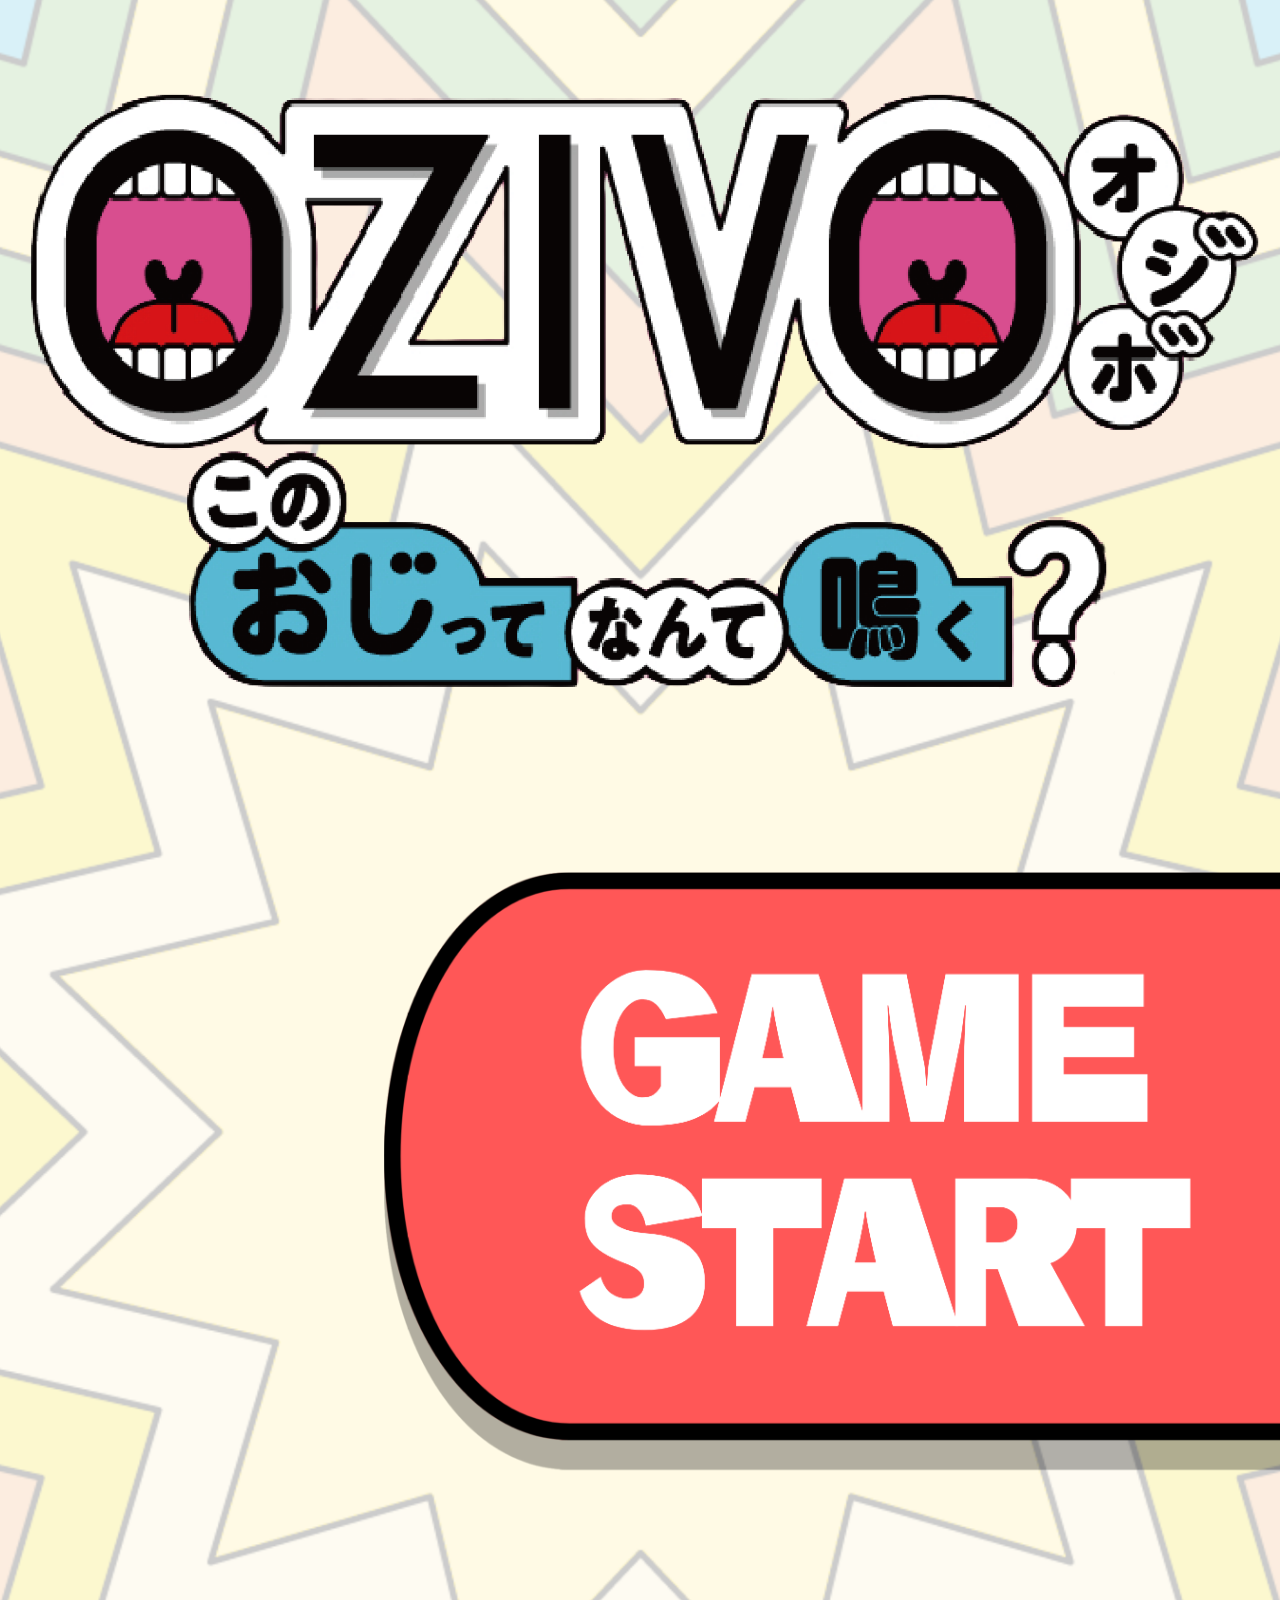
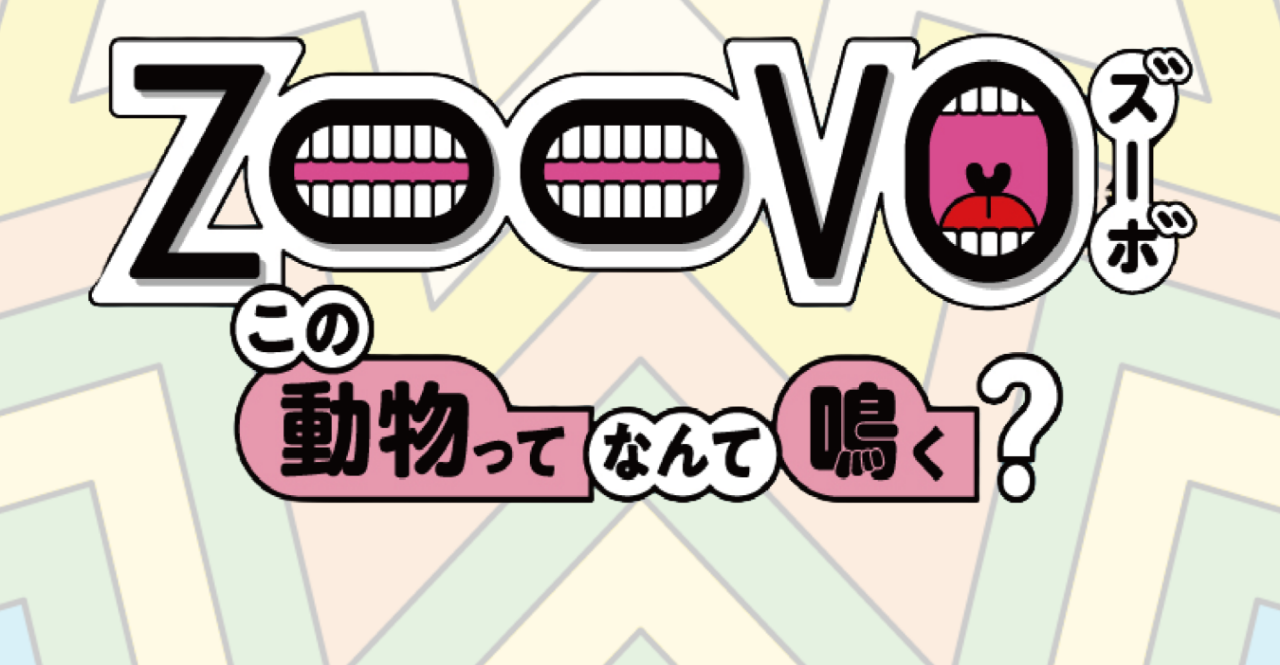
==== index.html @ b4c86051 "fix index.html" ====
<!DOCTYPE html>
<html lang="ja">
<head>
    <meta charset="UTF-8">
    <meta name="viewport" content="width=device-width, initial-scale=1.0">
    <title>おぢさんもんじゃ</title>
    <link rel="stylesheet" href="style.css">
</head>
<body>
    <div id="transitionPage" class="page">
        <img id="titleStrings" class="strings-center img-nonselect" src="title1.png" alt="hoge">

        <button id="gameStartBtn" class="btn-base"  onclick="startGame()">
            <img src="gameStartBtn.png" class="btn-img" alt="ゲーム開始ボタン">
        </button>

        <img id="titleStrings" class="strings-center img-nonselect" src="title2.png" alt="hoge">
    </div>

    <script src="recordAndPlay.js"></script>
</body>
</html>
---- style.css ----
/* ===========================
基本レイアウト
=========================== */
body {
    margin: 0;
    padding: 0;
    background-image: url("background.png");
    background-size: cover;
    background-position: center;
    background-repeat: no-repeat;
}

.page {
    width: 100vw;
    min-height: 100vh;
    position: relative;
}

.center-absolute {
    position: absolute;
    top: 50%;
    left: 50%;
    transform: translate(-50%, -50%);
}

.header-area {
    width: 100%;
    height: 20vh;
    text-align: center;
    font-size: 48px;      /* ← 録音タイムと同じ大きさに調整 */
    font-weight: bold;
}

.below-ui {
    padding-top: 40vh; 
}

/* ===========================
画像の共通スタイル
=========================== */
.img-nonselect {
    pointer-events: none;
    -webkit-touch-callout: none;
    -webkit-user-select: none;
    user-select: none;
    -moz-user-select: none;
    display: block;
}

/* 中央寄せ画像（displayImg, answerDisplayImg） */
.img-center {
    width: 80%;
    margin: auto;
}

/* ヘッダー画像 */
#heading {
    width: 80%;
}

#displayImg{
    width: 100%;
    margin: auto;
}

/* ===========================
ボタン系
=========================== */
.btn-img {
    width: 100%;
    height: auto;
    display: block;
    pointer-events: none;
}

.btn-base {
    background: transparent;
    border: none;
    padding: 0;
    display: block;
    -webkit-tap-highlight-color: transparent;
}

#gameStartBtn {
    width: 70%;
    margin-left: auto;
    display: block;
}

#recBtn {
    width: 30%;
    margin: auto;
}

#playBtn {
    width: 60%;
    margin: auto;
}

#playingAudio {
    padding: 50px 0;
}

button:disabled {
    filter: saturate(0.1);
    cursor: not-allowed;
}

/* ===========================
文字列画像（strings）
=========================== */
.strings-center {
    width: 100%;
    margin: 0;
    pointer-events: none;
    -webkit-touch-callout: none;
    -webkit-user-select: none;
    user-select: none;
    -moz-user-select: none;
    display: block;
}

/* ===========================
ページ固有の配置
=========================== */
#titleStrings {
    margin-top: 60px;
    margin-bottom: 60px;
}

#transitionStrings {
    position: absolute;
    top: 41%;
    left: 50%;
    transform: translate(-50%, -50%);
}

#gameStartStrings {
    position: absolute;
    top: 43%;
    left: 50%;
    transform: translate(-50%, -50%);
}

#finishStrings {
    position: absolute;
    top: 43%;
    left: 50%;
    transform: translate(-50%, -50%);
}

#promotionStrings {
    margin-top: 40px;
}

/* ===========================
2ボタンレイアウト
=========================== */
.twoBtn {
    position: absolute;
    bottom: 5vh;
    width: 100%;
    display: flex;
}

.twoBtnItem {
    width: 50%;
    background: transparent;
    border: none;
    padding: 0;
    display: flex;
    justify-content: center;
    align-items: center;
}

.twoBtnItem img {
    width: 100%;
    height: auto;
    pointer-events: none;
}

/* ===========================
Nextボタン
=========================== */
#answerNextBtn {
    width: 30%;
    text-align: right;
    margin-left: auto;
    background: transparent !important;
    -webkit-touch-callout: none;
    -webkit-user-select: none;
    user-select: none;
    -moz-user-select: none;
    outline: none;
    display: block;
}
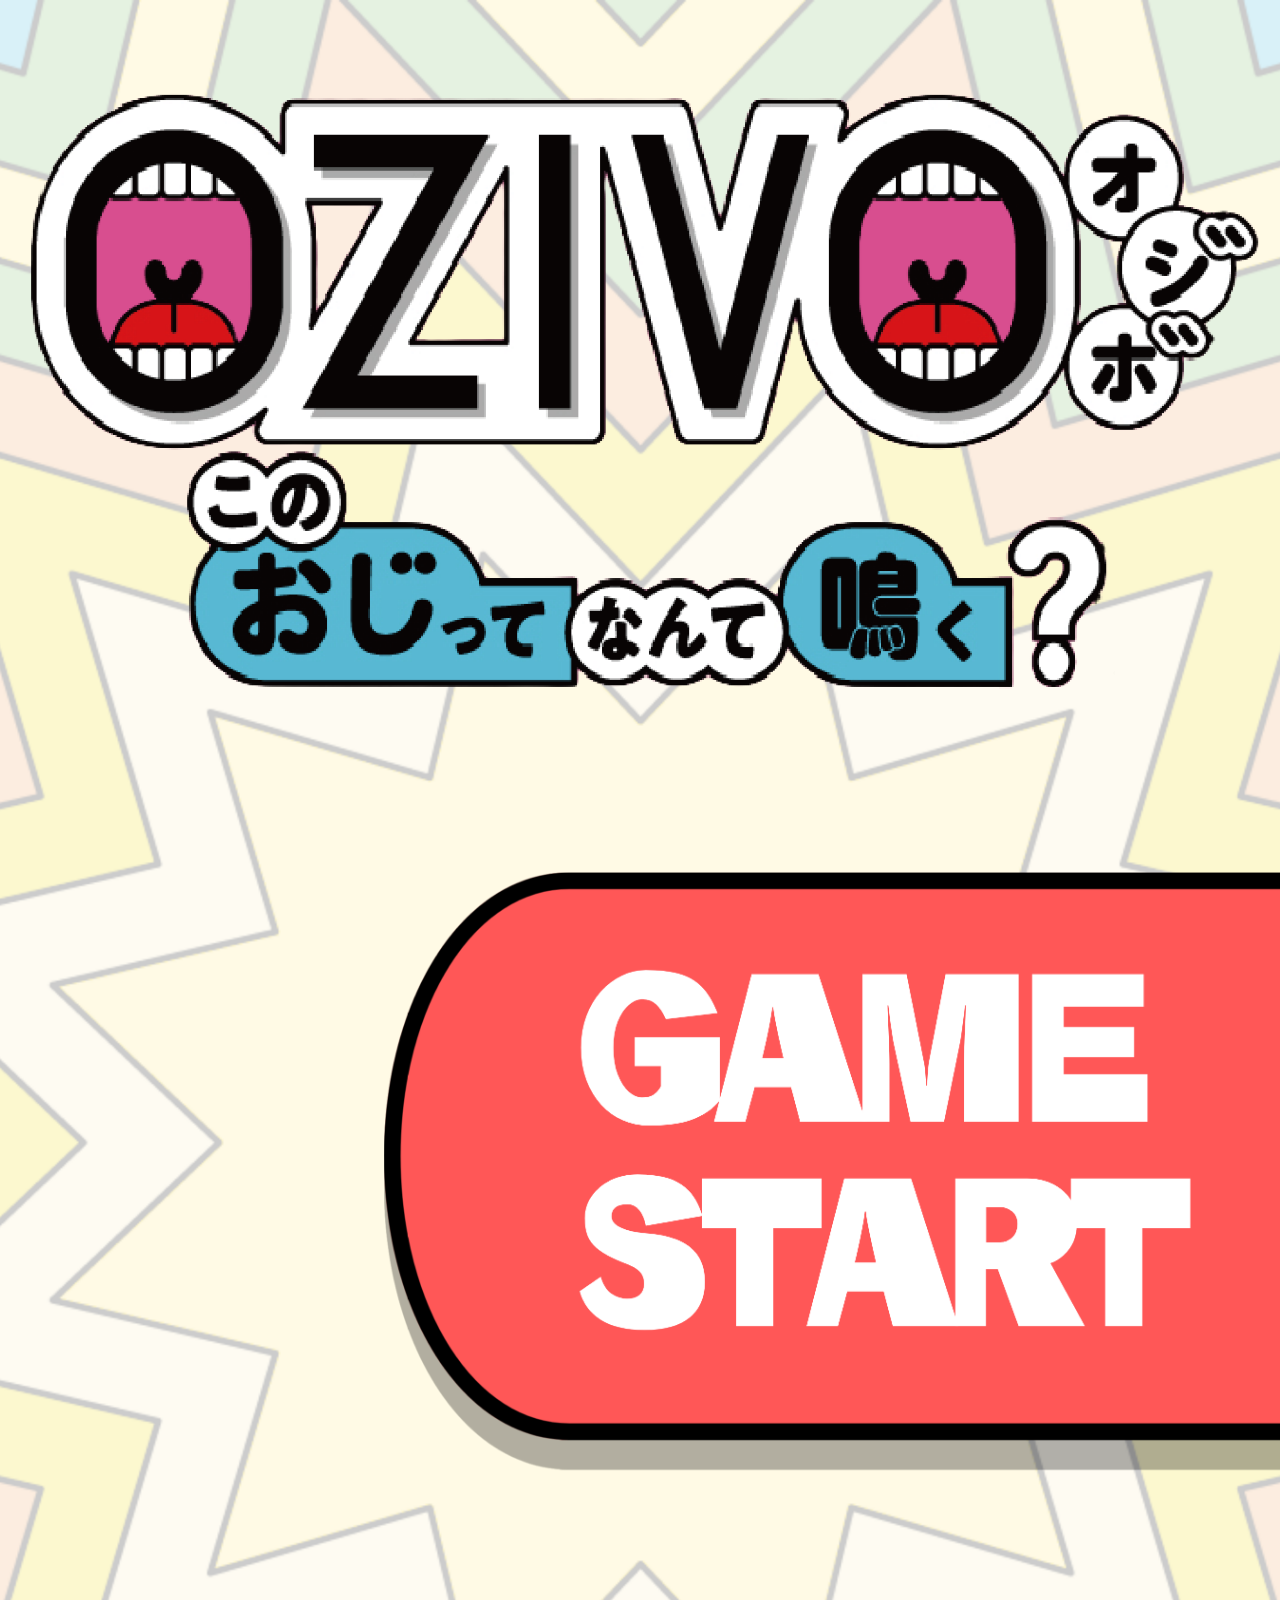
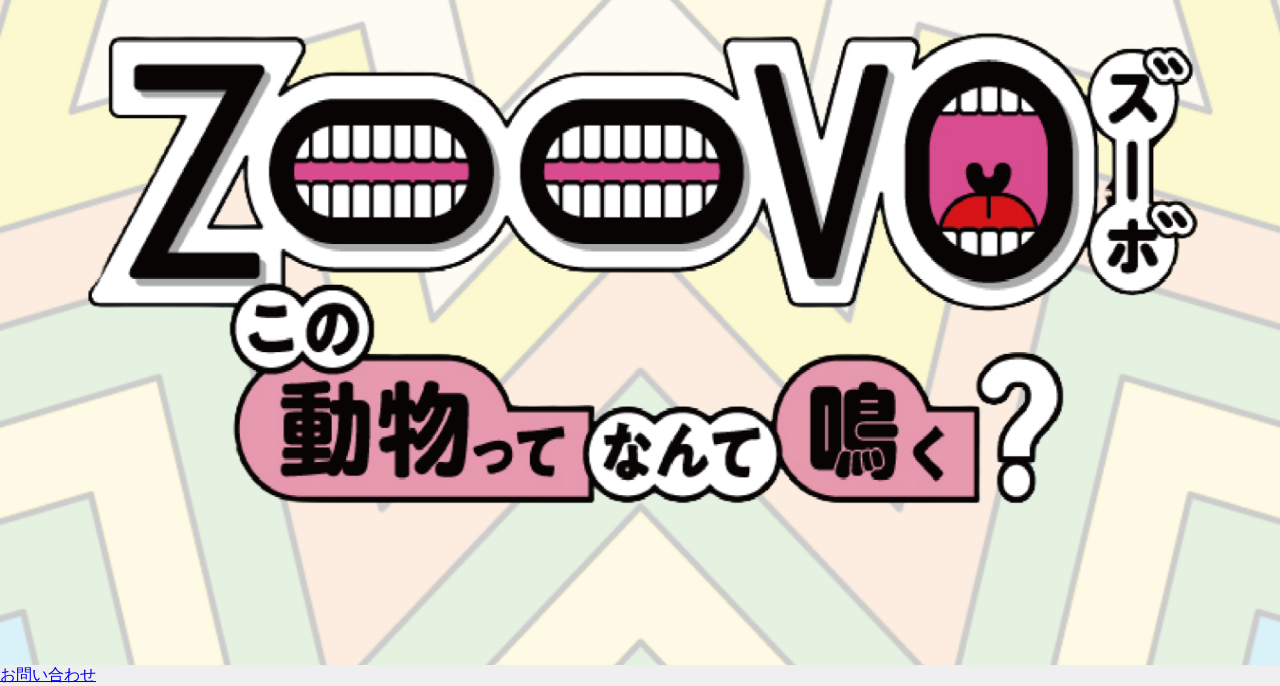
==== commit 48c220f3: "add contact page" ====
--- a/index.html
+++ b/index.html
@@ -17,6 +17,14 @@
         <img id="titleStrings" class="strings-center img-nonselect" src="title2.png" alt="hoge">
     </div>
 
-    <script src="recordAndPlay.js"></script>
+    <script>
+        function startGame()
+        {
+            window.location.href = "play.html";
+        }
+    </script>
 </body>
+<footer>
+    <a href="contact.html" class="contact-link" target="_blank">お問い合わせ</a>
+</footer>
 </html>
--- a/style.css
+++ b/style.css
@@ -6,8 +6,12 @@
     padding: 0;
     background-image: url("background.png");
     background-size: cover;
-    background-position: center;
+    background-position: top;
     background-repeat: no-repeat;
+}
+
+footer{
+    background-color: rgb(239, 239, 239);
 }
 
 .page {
@@ -153,8 +157,13 @@
     margin-top: 40px;
 }
 
-/* ===========================
-2ボタンレイアウト
+#logoImg {
+    margin-top: 30px;
+    width: 30%;
+}
+
+/* ===========================
+2レイアウト
 =========================== */
 .twoBtn {
     position: absolute;
@@ -177,6 +186,30 @@
     width: 100%;
     height: auto;
     pointer-events: none;
+}
+
+.two-images-link {
+    display: flex;
+    justify-content: center; 
+    gap: 10px;               
+    width: 100%;
+    margin-top: 100px;
+    margin-bottom: 50px;
+}
+
+.img-link img {
+    width: 80%;             
+    height: auto;
+    margin: auto;
+    display: block;
+    cursor: pointer;       
+}
+
+.img-caption {
+    margin-top: 5px;
+    font-size: 20px;
+    font-weight: bold;
+    text-align: center;
 }
 
 /* ===========================
